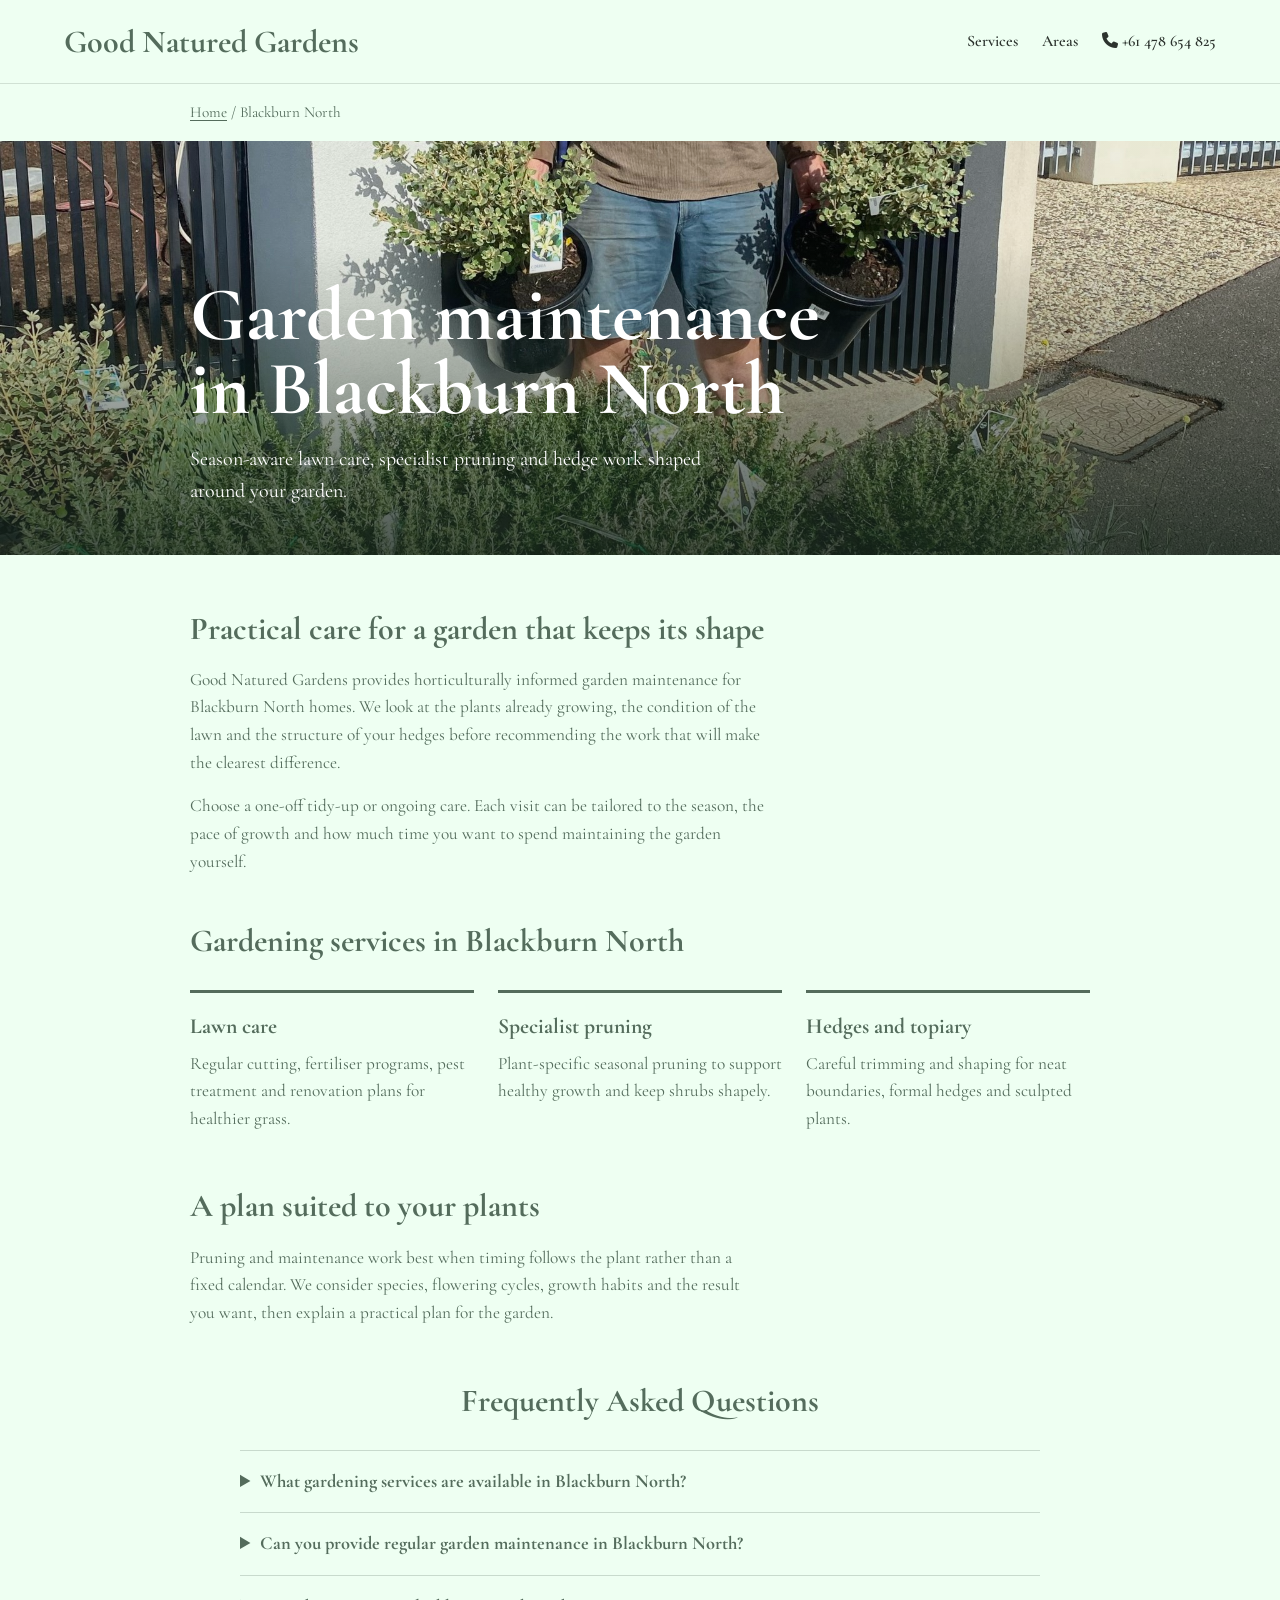
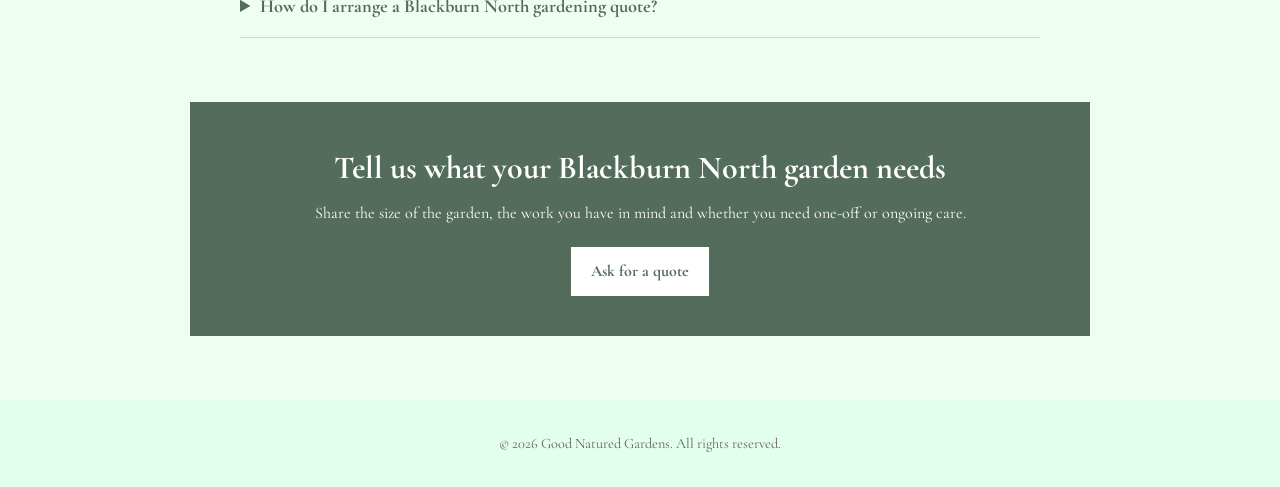
==== areas/blackburn-north/index.html @ 1f888436 "Add Melbourne suburb service pages" ====
<!DOCTYPE html>
<html lang="en">
<head>
  <meta charset="UTF-8">
  <meta name="viewport" content="width=device-width, initial-scale=1.0">
  <title>Gardener Blackburn North | Good Natured Gardens</title>
  <meta name="description" content="Garden maintenance in Blackburn North, including lawn care, seasonal plant pruning, hedge trimming and topiary. Request a tailored gardening quote.">
  <link rel="canonical" href="https://www.goodnaturedgardens.com.au/areas/blackburn-north/">
  <meta property="og:type" content="website">
  <meta property="og:title" content="Gardener Blackburn North | Good Natured Gardens">
  <meta property="og:description" content="Thoughtful lawn care, specialist pruning and hedge maintenance in Blackburn North.">
  <meta property="og:url" content="https://www.goodnaturedgardens.com.au/areas/blackburn-north/">
  <meta property="og:image" content="https://www.goodnaturedgardens.com.au/assets/main.jpeg">
  <link rel="apple-touch-icon" sizes="180x180" href="../../favicon_io/apple-touch-icon.png">
  <link rel="icon" type="image/png" sizes="32x32" href="../../favicon_io/favicon-32x32.png">
  <link rel="preconnect" href="https://fonts.gstatic.com" crossorigin>
  <link href="https://fonts.googleapis.com/css2?family=Cormorant+Garamond:wght@400;600;700&amp;family=Dancing+Script:wght@400;700&amp;display=swap" rel="stylesheet">
  <link rel="stylesheet" href="https://cdnjs.cloudflare.com/ajax/libs/font-awesome/6.4.0/css/all.min.css">
  <link rel="stylesheet" href="../../styles.css">
  <script type="application/ld+json">
  {
    "@context": "https://schema.org",
    "@graph": [
      {
        "@type": "WebPage",
        "@id": "https://www.goodnaturedgardens.com.au/areas/blackburn-north/#page",
        "url": "https://www.goodnaturedgardens.com.au/areas/blackburn-north/",
        "name": "Gardener Blackburn North",
        "description": "Garden maintenance in Blackburn North, including lawn care, seasonal plant pruning, hedge trimming and topiary."
      },
      {
        "@type": "Service",
        "name": "Garden maintenance in Blackburn North",
        "provider": { "@id": "https://www.goodnaturedgardens.com.au/#business" },
        "areaServed": { "@type": "Place", "name": "Blackburn North, Victoria" },
        "serviceType": ["Lawn care", "Specialist plant pruning", "Hedge trimming", "Topiary"]
      },
      {
        "@type": "FAQPage",
        "mainEntity": [
          {
            "@type": "Question",
            "name": "What gardening services are available in Blackburn North?",
            "acceptedAnswer": { "@type": "Answer", "text": "Good Natured Gardens provides lawn care, specialist plant pruning, hedge trimming and topiary in Blackburn North." }
          },
          {
            "@type": "Question",
            "name": "Can you provide regular garden maintenance in Blackburn North?",
            "acceptedAnswer": { "@type": "Answer", "text": "Yes. Garden care can be planned as ongoing maintenance or a one-off visit, depending on the work required and current availability." }
          },
          {
            "@type": "Question",
            "name": "How do I arrange a Blackburn North gardening quote?",
            "acceptedAnswer": { "@type": "Answer", "text": "Call 0478 654 825 or use the quote form on the Good Natured Gardens homepage and describe your garden and the work you need." }
          }
        ]
      }
    ]
  }
  </script>
</head>
<body class="area-page">
  <header class="main-header">
    <div class="container header-content">
      <div class="logo"><a class="site-name" href="../../">Good Natured Gardens</a></div>
      <nav class="main-nav" aria-label="Main navigation">
        <ul>
          <li><a href="../../#services">Services</a></li>
          <li><a href="../../#areas">Areas</a></li>
          <li><a href="tel:+61478654825"><i class="fas fa-phone" aria-hidden="true"></i> +61 478 654 825</a></li>
        </ul>
      </nav>
    </div>
  </header>
  <nav class="breadcrumb container" aria-label="Breadcrumb"><a href="../../">Home</a> / Blackburn North</nav>
  <main>
    <section class="area-hero blackburn-north-hero">
      <div class="container area-hero-content">
        <h1>Garden maintenance in Blackburn North</h1>
        <p>Season-aware lawn care, specialist pruning and hedge work shaped around your garden.</p>
      </div>
    </section>
    <div class="area-content container">
      <section aria-labelledby="blackburn-care-heading">
        <h2 id="blackburn-care-heading">Practical care for a garden that keeps its shape</h2>
        <p>Good Natured Gardens provides horticulturally informed garden maintenance for Blackburn North homes. We look at the plants already growing, the condition of the lawn and the structure of your hedges before recommending the work that will make the clearest difference.</p>
        <p>Choose a one-off tidy-up or ongoing care. Each visit can be tailored to the season, the pace of growth and how much time you want to spend maintaining the garden yourself.</p>
      </section>
      <section aria-labelledby="blackburn-services-heading">
        <h2 id="blackburn-services-heading">Gardening services in Blackburn North</h2>
        <div class="local-services">
          <article><h3>Lawn care</h3><p>Regular cutting, fertiliser programs, pest treatment and renovation plans for healthier grass.</p></article>
          <article><h3>Specialist pruning</h3><p>Plant-specific seasonal pruning to support healthy growth and keep shrubs shapely.</p></article>
          <article><h3>Hedges and topiary</h3><p>Careful trimming and shaping for neat boundaries, formal hedges and sculpted plants.</p></article>
        </div>
      </section>
      <section aria-labelledby="blackburn-approach-heading">
        <h2 id="blackburn-approach-heading">A plan suited to your plants</h2>
        <p>Pruning and maintenance work best when timing follows the plant rather than a fixed calendar. We consider species, flowering cycles, growth habits and the result you want, then explain a practical plan for the garden.</p>
      </section>
    </div>
    <section class="faq-section container" aria-labelledby="faq-heading">
      <h2 id="faq-heading">Frequently Asked Questions</h2>
      <div class="faq-list">
        <details><summary>What gardening services are available in Blackburn North?</summary><p>We provide lawn care, specialist plant pruning, hedge trimming and topiary in Blackburn North.</p></details>
        <details><summary>Can you provide regular garden maintenance in Blackburn North?</summary><p>Yes. Garden care can be planned as ongoing maintenance or a one-off visit, depending on the work required and current availability.</p></details>
        <details><summary>How do I arrange a Blackburn North gardening quote?</summary><p>Call <a href="tel:+61478654825">0478 654 825</a> or use the quote form on our <a href="../../#contactForm">homepage</a> and describe the work you need.</p></details>
      </div>
    </section>
    <section class="quote-band container">
      <h2>Tell us what your Blackburn North garden needs</h2>
      <p>Share the size of the garden, the work you have in mind and whether you need one-off or ongoing care.</p>
      <a class="button-link" href="../../#contactForm">Ask for a quote</a>
    </section>
  </main>
  <footer class="main-footer"><div class="container footer-content"><p>© 2026 Good Natured Gardens. All rights reserved.</p></div></footer>
</body>
</html>
---- styles.css ----
:root {
  --primary: #546c5c;
  --background: #eefff2;
  --background-light: #f9fffa;
  --white: #fff;
}

/* ---------------------------
   BASIC RESET & GLOBAL STYLES
---------------------------- */
* {
  margin: 0;
  padding: 0;
  box-sizing: border-box;
}

html, body {
  font-family: 'Cormorant Garamond', serif;
  background-color: var(--background); /* Light off-white background */
  color: var(--primary); /* Dark gray/brown for text */
  line-height: 1.6;
}

img {
  max-width: 100%;
  display: block;
}

/* Container utility */
.container {
  width: 90%;
  max-width: 1200px;
  margin: 0 auto;
}

/* ---------------------------
   HEADER / NAVIGATION
---------------------------- */
.main-header {
  background-color: var(--background);
  padding: 1rem 0;
}

.header-content {
  display: flex;
  justify-content: space-between;
  align-items: center;
}

.logo h1,
.logo .site-name {
  font-size: 2rem;
  font-weight: 700;
}

.logo a {
  color: inherit;
  text-decoration: none;
}

.main-nav ul {
  list-style: none;
  display: flex;
  gap: 1.5rem;
}

.main-nav a {
  text-decoration: none;
  color: #2C332E;
  font-weight: 600;
  transition: color 0.3s;
}

.main-nav a:hover {
  color: #8A8166; /* Slight hover color */
}

.main-nav a:focus-visible,
.logo a:focus-visible,
.area-links a:focus-visible,
.button-link:focus-visible,
.breadcrumb a:focus-visible {
  outline: 3px solid #8A8166;
  outline-offset: 4px;
}

.hero {
  position: relative;
  height: 60vh;
  background: url("assets/main.jpeg") top/cover no-repeat;
  display: flex;
  align-items: center;
  justify-content: center;
  margin-bottom: 2rem;
}

.hero-overlay {
  position: absolute;
  top: 0; left: 0;
  width: 100%; height: 100%;
  background-color: rgba(0, 0, 0, 0.3);
}

.hero-content {
  position: relative;
  text-align: center;
  color: var(--white);
}

.tagline {
  font-family: 'Dancing Script', cursive;
  font-size: 3rem;
  font-weight: 700;
}

/* ---------------------------
   STATS SECTION
---------------------------- */
.stats-section {
  margin: 2rem auto;
  text-align: center;
}

.stats-section h2 {
  font-size: 2rem;
  margin-bottom: 2rem;
}

.stats-grid {
  display: flex;
  justify-content: space-around;
  text-align: center;
}

.stat-item h3 {
  font-size: 2rem;
  margin-bottom: 0.25rem;
}

.stat-item p {
  font-size: 1rem;
  color: var(--primary);
}


/* ---------------------------
   CAROUSEL SECTION
   ------------------------- */

   .carousel-section {
    padding: 2rem 0;
  }
  
  .carousel {
    position: relative;
    overflow: hidden;
    max-width: 1200px; /* Or your desired maximum width */
    margin: 0 auto;
}

.carousel-container {
  position: relative;
  width: 100%;
  max-height: 800px;
  aspect-ratio: 3/2;
}
  
.carousel-track {
  display: flex;
  transition: transform 0.5s ease-in-out;
  height: 100%;
}
.carousel-slide {
  flex: 0 0 100%;
  height: 100%;
  display: flex;
  flex-direction: column;
}

.carousel-slide img {
  width: 100%;
  height: calc(100% - 3rem); /* Subtract space for the heading */
  object-fit: cover;
}

.carousel-slide h3 {
  margin-top: 0.5rem;
  font-family: 'Cormorant Garamond', serif;
  min-height: 2.5rem; /* Reserved space for the heading */
  text-align: center;
}
  .carousel-button {
    position: absolute;
    top: 50%;
    transform: translateY(-50%);
    background: rgba(255, 255, 255, 0.7);
    border: none;
    padding: 1rem;
    cursor: pointer;
    z-index: 10;
  }
  
  .carousel-button.prev {
    left: 1rem;
  }
  
  .carousel-button.next {
    right: 1rem;
  }
  
  .carousel-dots {
    display: flex;
    justify-content: center;
    gap: 0.5rem;
    margin-top: 1rem;
  }
  
  .dot {
    width: 10px;
    height: 10px;
    border-radius: 50%;
    background: #ccc;
    cursor: pointer;
  }
  
  .dot.active {
    background: #333;
  }
  

/* ---------------------------
   INTRO TEXT
---------------------------- */
.intro-text {
  margin: 2rem auto;
  font-size: 1.2rem;
  max-width: 700px;
  text-align: center;
}

/* ---------------------------
   SERVICES SECTION
---------------------------- */
.services-section {
  margin: 2rem auto;
  padding: 0 1rem;
}

.services-section h2 {
  text-align: center;
  font-size: 2rem;
  margin-bottom: 1rem;
}

.services-grid {
  display: flex;
  flex-wrap: wrap;
  justify-content: center;
  gap: 2rem;
  margin-top: 2rem;
}

.service-item {
  flex: 1 1 300px;
  max-width: 400px;
  background: var(--background-light);
  padding: 1.5rem;
  border-radius: 8px;
  box-shadow: 0 2px 4px rgba(0,0,0,0.1);
}

.service-item h4 {
  margin-top: 0;
  margin-bottom: 1rem;
  font-weight: 600;
  font-size: 1.25rem;
  text-align: center;
  color: var(--primary);
}

.service-item p {
  line-height: 1.6;
  color: #666;
}

@media (max-width: 768px) {
  .services-grid {
    gap: 1.5rem;
  }
  
  .service-item {
    padding: 1rem;
  }
}.contact-section {
  padding: 1rem 0;
  text-align: center;
}

.contact-section h2 {
  font-family: 'Cormorant Garamond', serif;
  font-size: 2rem;
  margin-bottom: 2rem;
}

.contact-form {
  max-width: 600px;
  margin: 0 auto;
}

.form-group {
  margin-bottom: 1.5rem;
}

.contact-form input,
.contact-form textarea {
  width: 100%;
  padding: 1rem;
  border: 1px solid rgba(84, 108, 92, 0.1);
  /*border: none;*/
  border-radius: 4px;
  font-family: inherit;
  font-size: 1rem;
}

.contact-form textarea {
  min-height: 150px;
  resize: vertical;
}

.submit-btn {
  background-color: var(--primary);
  color: white;
  padding: 1rem 2rem;
  border: none;
  border-radius: 4px;
  font-family: 'Cormorant Garamond', serif;
  font-size: 1.1rem;
  cursor: pointer;
  transition: background-color 0.3s ease;
}

.submit-btn:hover {
  background-color: #444;
}


/* ---------------------------
   TESTIMONIAL SECTION
---------------------------- */
.testimonial-section {
  margin: 3rem auto;
  display: flex;
  justify-content: center;
}

.testimonial-card {
  background-color: #fff;
  border: 1px solid var(--primary);
  padding: 2rem;
  max-width: 600px;
  text-align: center;
  border-radius: 4px;
}

.testimonial-img {
  border-radius: 50%;
  margin-bottom: 1rem;
}

.testimonial-card blockquote {
  font-style: italic;
  margin-bottom: 1rem;
}

.testimonial-author {
  font-weight: 600;
  margin-bottom: 0.5rem;
}

.testimonial-rating {
  color: #FFA500; /* Star color (orange/gold) */
}

/* ---------------------------
   FAQ SECTION
---------------------------- */
.location-section {
  max-width: 800px;
  margin: 4rem auto 3rem;
  padding: 2rem;
  background: var(--background-light);
  border-left: 4px solid var(--primary);
}

.location-section h2 {
  font-size: 2rem;
  margin-bottom: 1rem;
}

.location-section p {
  margin-bottom: 1rem;
  font-size: 1.1rem;
}

.service-areas-section {
  max-width: 800px;
  margin: 3rem auto 4rem;
}

.service-areas-section h2 {
  font-size: 2rem;
  text-align: center;
}

.service-areas-section > p {
  margin: 0.5rem auto 1.5rem;
  text-align: center;
}

.area-links {
  border-top: 1px solid rgba(84, 108, 92, 0.35);
}

.area-links a {
  display: grid;
  grid-template-columns: minmax(10rem, 0.8fr) 1.2fr;
  gap: 1.5rem;
  align-items: baseline;
  padding: 1rem 0;
  border-bottom: 1px solid rgba(84, 108, 92, 0.35);
  color: var(--primary);
  text-decoration: none;
}

.area-links span {
  font-size: 1.35rem;
  font-weight: 700;
}

.area-links small {
  color: #4f5a53;
  font-size: 1rem;
}

.area-links a:hover span {
  text-decoration: underline;
  text-underline-offset: 0.2em;
}

.text-link,
.faq-list a {
  color: var(--primary);
  font-weight: 700;
  text-underline-offset: 0.2em;
}

.faq-section {
  margin: 3rem auto;
  max-width: 800px;
}

.faq-section h2 {
  font-size: 2rem;
  margin-bottom: 1.5rem;
  text-align: center;
}

.faq-list {
  border-top: 1px solid rgba(84, 108, 92, 0.25);
}

.faq-list details {
  border-bottom: 1px solid rgba(84, 108, 92, 0.25);
  padding: 1rem 0;
}

.faq-list summary {
  font-size: 1.15rem;
  font-weight: 700;
  cursor: pointer;
}

.faq-list p {
  max-width: 70ch;
  margin: 0.75rem 1.25rem 0 0;
  color: #4f5a53;
}

.text-link:focus-visible,
.faq-list a:focus-visible,
.faq-list summary:focus-visible {
  outline: 3px solid #8A8166;
  outline-offset: 4px;
}

@media (max-width: 768px) {
  .header-content {
    align-items: flex-start;
    flex-direction: column;
    gap: 0.75rem;
  }

  .main-nav ul {
    flex-wrap: wrap;
    gap: 0.6rem 1rem;
  }

  .location-section {
    margin-top: 3rem;
    padding: 1.5rem;
  }

  .area-links a {
    grid-template-columns: 1fr;
    gap: 0.15rem;
  }
}

/* ---------------------------
   LOCAL SERVICE PAGES
---------------------------- */
.area-page .main-header {
  border-bottom: 1px solid rgba(84, 108, 92, 0.2);
}

.breadcrumb {
  max-width: 900px;
  margin: 1rem auto;
  font-size: 0.95rem;
}

.breadcrumb a {
  color: var(--primary);
  text-underline-offset: 0.2em;
}

.area-hero {
  position: relative;
  min-height: 46vh;
  display: flex;
  align-items: flex-end;
  background-position: center;
  background-size: cover;
  color: var(--white);
}

.blackburn-north-hero {
  background-image: url("assets/main.jpeg");
}

.hawthorn-hero {
  background-image: url("assets/mowing.JPG");
}

.eltham-hero {
  background-image: url("assets/hedging-2.JPG");
}

.donvale-hero {
  background-image: url("assets/main.jpeg");
}

.surrey-hills-hero {
  background-image: url("assets/secateurs-1.png");
}

.camberwell-hero {
  background-image: url("assets/mowing.JPG");
}

.area-hero::before {
  content: "";
  position: absolute;
  inset: 0;
  background: linear-gradient(to top, rgba(24, 38, 29, 0.78), rgba(24, 38, 29, 0.08) 75%);
}

.area-hero-content {
  position: relative;
  max-width: 900px;
  padding: 4rem 0 3rem;
}

.area-hero h1 {
  max-width: 18ch;
  font-size: clamp(2.5rem, 7vw, 4.75rem);
  line-height: 0.98;
}

.area-hero p {
  max-width: 52ch;
  margin-top: 1rem;
  font-size: 1.25rem;
}

.area-content {
  max-width: 900px;
  margin: 3rem auto;
}

.area-content h2 {
  margin: 2.5rem 0 0.75rem;
  font-size: 2rem;
}

.area-content h3 {
  margin-bottom: 0.35rem;
  font-size: 1.35rem;
}

.area-content p,
.area-content li {
  max-width: 72ch;
  font-size: 1.08rem;
}

.area-content p + p {
  margin-top: 1rem;
}

.local-services {
  display: grid;
  grid-template-columns: repeat(3, 1fr);
  gap: 1.5rem;
  margin: 1.5rem 0 3rem;
}

.local-services article {
  padding-top: 1rem;
  border-top: 3px solid var(--primary);
}

.local-proof {
  display: grid;
  grid-template-columns: 1.1fr 0.9fr;
  gap: 2rem;
  align-items: center;
  margin: 3rem 0;
  padding: 2rem;
  background: var(--background-light);
}

.local-proof img {
  width: 100%;
  min-height: 250px;
  object-fit: cover;
}

.quote-band {
  margin: 4rem auto;
  padding: 2.5rem;
  max-width: 900px;
  background: var(--primary);
  color: var(--white);
  text-align: center;
}

.quote-band h2 {
  font-size: 2rem;
}

.quote-band p {
  margin: 0.5rem auto 1.25rem;
}

.button-link {
  display: inline-block;
  padding: 0.75rem 1.25rem;
  background: var(--white);
  color: var(--primary);
  font-weight: 700;
  text-decoration: none;
}

.area-page .faq-section {
  margin-bottom: 4rem;
}

@media (max-width: 768px) {
  .area-hero {
    min-height: 56vh;
  }

  .area-hero-content {
    padding-bottom: 2rem;
  }

  .local-services,
  .local-proof {
    grid-template-columns: 1fr;
  }

  .local-proof,
  .quote-band {
    padding: 1.5rem;
  }
}

/* ---------------------------
   FOUNDER SECTION
---------------------------- */
.founder-section {
  margin: 3rem auto;
  text-align: center;
}

.founder-section h3 {
  font-size: 1.75rem;
  margin-bottom: 1rem;
}

/* ---------------------------
   FOOTER
---------------------------- */
.main-footer {
  background-color: #E2FEEF;
  padding: 2rem 0;
  margin-top: 3rem;
}

.footer-content {
  display: flex;
  flex-direction: column;
  align-items: center;
  gap: 0.5rem;
  font-size: 0.9rem;
  color: #686256;
}

.social-links a {
  color: #686256;
  margin: 0 0.5rem;
  text-decoration: none;
}

.social-links a:hover {
  color: #8A8166;
}


/* Form submission styles */
.hidden {
  display: none !important;
}

.spinner {
  display: inline-block;
  width: 20px;
  height: 20px;
  border: 3px solid rgba(255,255,255,0.3);
  border-radius: 50%;
  border-top-color: #fff;
  animation: spin 1s ease-in-out infinite;
  margin-left: 10px;
  vertical-align: middle;
}

@keyframes spin {
  to { transform: rotate(360deg); }
}

#thank-you-message {
  text-align: center;
  padding: 30px;
}

.submit-btn:disabled {
  opacity: 0.7;
  cursor: not-allowed;
}
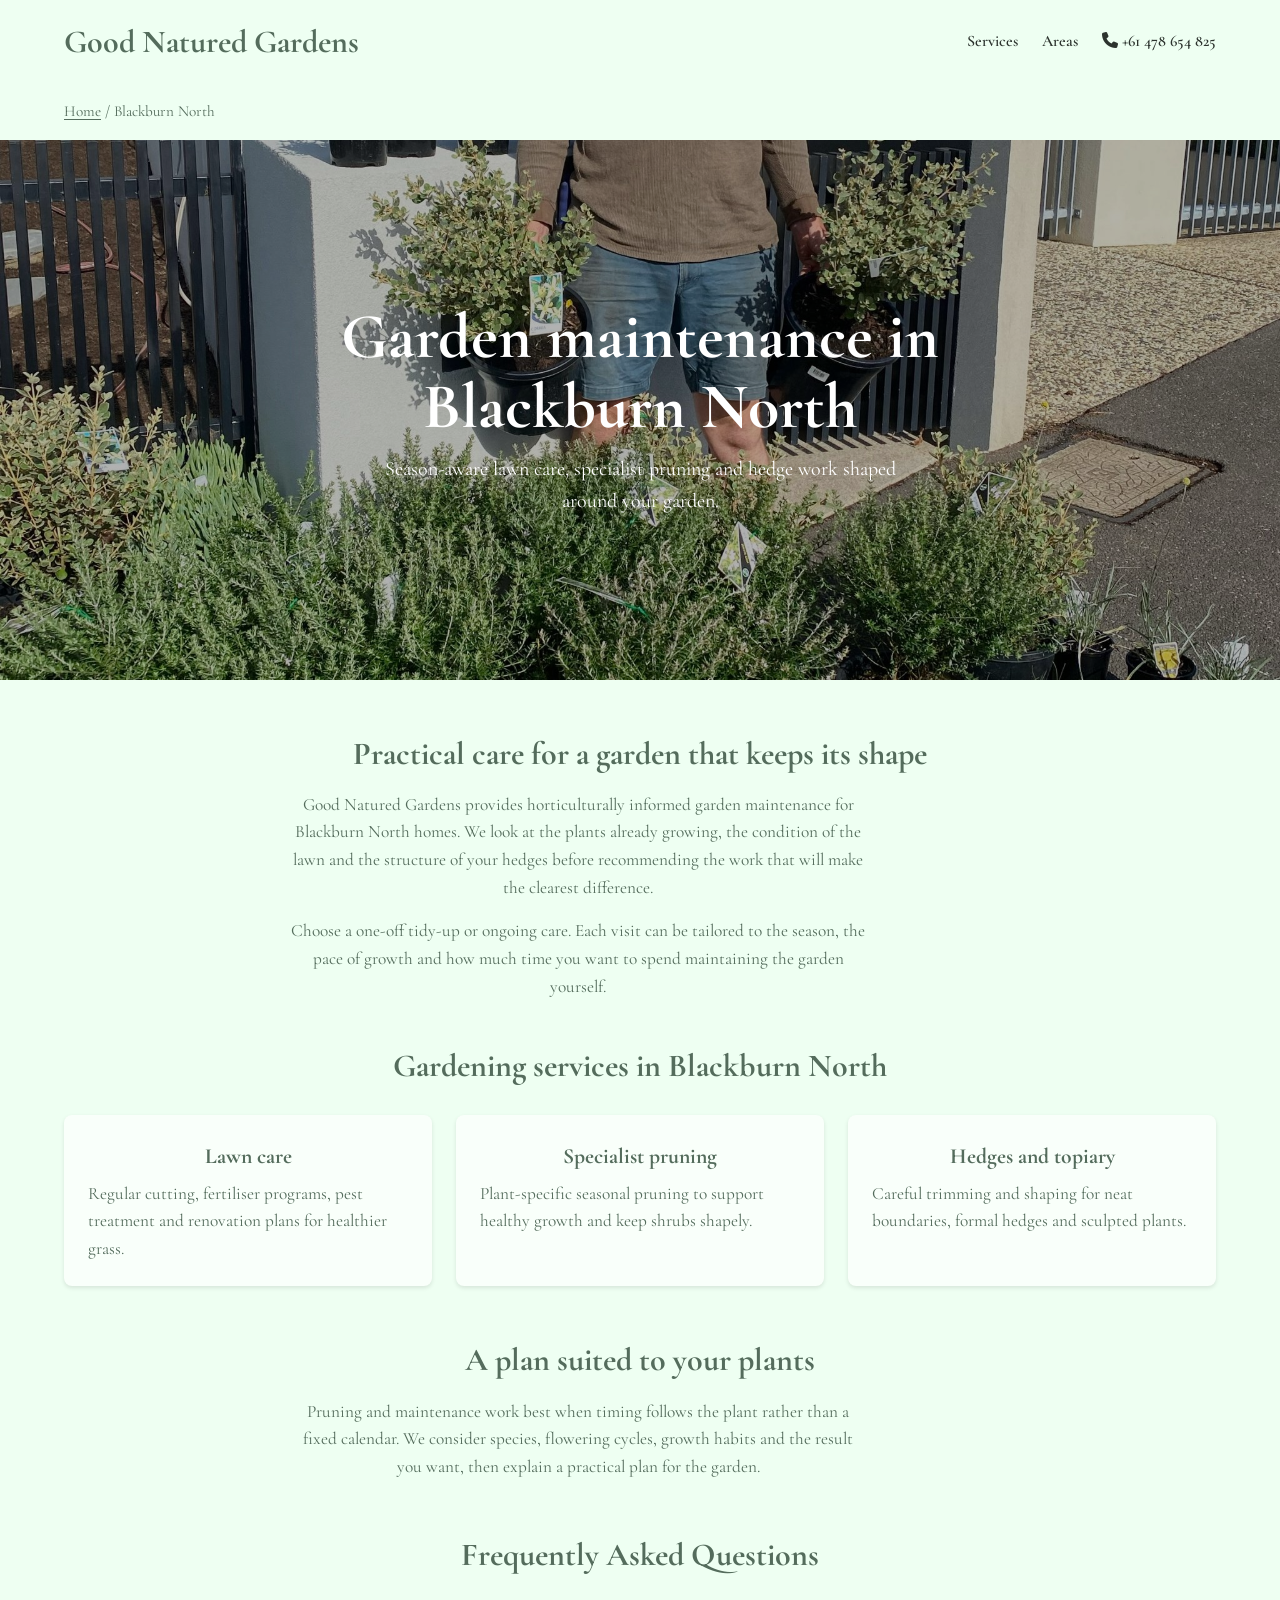
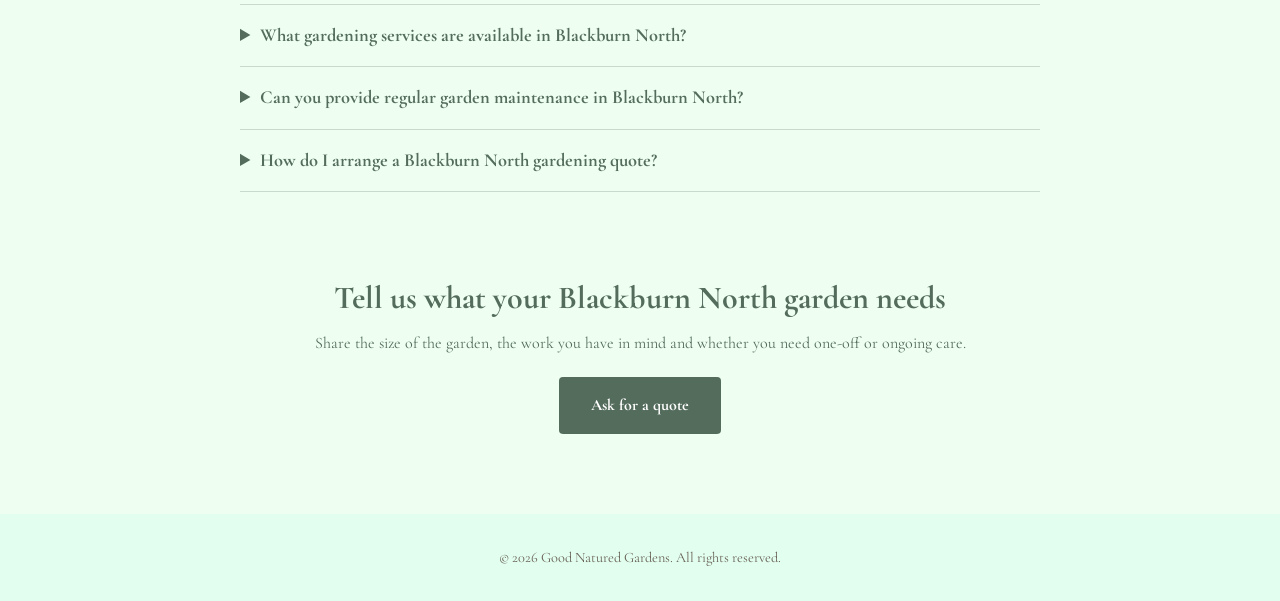
==== commit 784c165a: "Bust stale stylesheet cache" ====
--- a/areas/blackburn-north/index.html
+++ b/areas/blackburn-north/index.html
@@ -16,7 +16,7 @@
   <link rel="preconnect" href="https://fonts.gstatic.com" crossorigin>
   <link href="https://fonts.googleapis.com/css2?family=Cormorant+Garamond:wght@400;600;700&amp;family=Dancing+Script:wght@400;700&amp;display=swap" rel="stylesheet">
   <link rel="stylesheet" href="https://cdnjs.cloudflare.com/ajax/libs/font-awesome/6.4.0/css/all.min.css">
-  <link rel="stylesheet" href="../../styles.css">
+  <link rel="stylesheet" href="../../styles.css?v=20260911">
   <script type="application/ld+json">
   {
     "@context": "https://schema.org",
--- a/styles.css
+++ b/styles.css
@@ -520,11 +520,11 @@
    LOCAL SERVICE PAGES
 ---------------------------- */
 .area-page .main-header {
-  border-bottom: 1px solid rgba(84, 108, 92, 0.2);
+  border-bottom: none;
 }
 
 .breadcrumb {
-  max-width: 900px;
+  max-width: 1200px;
   margin: 1rem auto;
   font-size: 0.95rem;
 }
@@ -536,12 +536,14 @@
 
 .area-hero {
   position: relative;
-  min-height: 46vh;
-  display: flex;
-  align-items: flex-end;
+  height: 60vh;
+  display: flex;
+  align-items: center;
+  justify-content: center;
   background-position: center;
   background-size: cover;
   color: var(--white);
+  margin-bottom: 2rem;
 }
 
 .blackburn-north-hero {
@@ -565,37 +567,40 @@
 }
 
 .camberwell-hero {
-  background-image: url("assets/mowing.JPG");
+  background-image: url("assets/main.jpeg");
 }
 
 .area-hero::before {
   content: "";
   position: absolute;
   inset: 0;
-  background: linear-gradient(to top, rgba(24, 38, 29, 0.78), rgba(24, 38, 29, 0.08) 75%);
+  background: rgba(0, 0, 0, 0.3);
 }
 
 .area-hero-content {
   position: relative;
-  max-width: 900px;
-  padding: 4rem 0 3rem;
+  max-width: 1200px;
+  padding: 2rem 0;
+  text-align: center;
 }
 
 .area-hero h1 {
-  max-width: 18ch;
-  font-size: clamp(2.5rem, 7vw, 4.75rem);
-  line-height: 0.98;
+  max-width: 24ch;
+  margin: 0 auto;
+  font-size: clamp(2.5rem, 5vw, 4rem);
+  line-height: 1.08;
 }
 
 .area-hero p {
   max-width: 52ch;
-  margin-top: 1rem;
+  margin: 0.75rem auto 0;
   font-size: 1.25rem;
 }
 
 .area-content {
-  max-width: 900px;
+  max-width: 700px;
   margin: 3rem auto;
+  text-align: center;
 }
 
 .area-content h2 {
@@ -622,77 +627,107 @@
   display: grid;
   grid-template-columns: repeat(3, 1fr);
   gap: 1.5rem;
-  margin: 1.5rem 0 3rem;
+  width: min(90vw, 1200px);
+  margin: 1.5rem 50% 3rem;
+  transform: translateX(-50%);
 }
 
 .local-services article {
-  padding-top: 1rem;
-  border-top: 3px solid var(--primary);
+  padding: 1.5rem;
+  background: var(--background-light);
+  border-radius: 8px;
+  box-shadow: 0 2px 4px rgba(0, 0, 0, 0.1);
+  text-align: left;
+}
+
+.local-services h3 {
+  text-align: center;
 }
 
 .local-proof {
-  display: grid;
-  grid-template-columns: 1.1fr 0.9fr;
-  gap: 2rem;
-  align-items: center;
-  margin: 3rem 0;
+  display: flex;
+  flex-direction: column-reverse;
+  width: min(90vw, 900px);
+  margin: 3rem 50%;
+  transform: translateX(-50%);
+  overflow: hidden;
+  background: var(--white);
+  border: 1px solid var(--primary);
+  border-radius: 4px;
+}
+
+.local-proof > div {
   padding: 2rem;
-  background: var(--background-light);
 }
 
 .local-proof img {
   width: 100%;
-  min-height: 250px;
+  height: min(52vw, 440px);
   object-fit: cover;
 }
 
 .quote-band {
   margin: 4rem auto;
-  padding: 2.5rem;
-  max-width: 900px;
+  padding: 1rem 0;
+  max-width: 700px;
+  background: transparent;
+  color: var(--primary);
+  text-align: center;
+}
+
+.quote-band h2 {
+  font-size: 2rem;
+}
+
+.quote-band p {
+  margin: 0.5rem auto 1.25rem;
+}
+
+.button-link {
+  display: inline-block;
+  padding: 1rem 2rem;
   background: var(--primary);
   color: var(--white);
-  text-align: center;
-}
-
-.quote-band h2 {
-  font-size: 2rem;
-}
-
-.quote-band p {
-  margin: 0.5rem auto 1.25rem;
-}
-
-.button-link {
-  display: inline-block;
-  padding: 0.75rem 1.25rem;
-  background: var(--white);
-  color: var(--primary);
+  border-radius: 4px;
   font-weight: 700;
   text-decoration: none;
 }
 
+.button-link:hover {
+  background: #444;
+}
+
 .area-page .faq-section {
   margin-bottom: 4rem;
 }
 
 @media (max-width: 768px) {
   .area-hero {
-    min-height: 56vh;
+    height: 54vh;
   }
 
   .area-hero-content {
-    padding-bottom: 2rem;
-  }
-
-  .local-services,
-  .local-proof {
+    padding: 1.5rem 0;
+  }
+
+  .area-hero h1 {
+    font-size: clamp(2.35rem, 11vw, 3.25rem);
+  }
+
+  .local-services {
     grid-template-columns: 1fr;
   }
 
-  .local-proof,
+  .local-proof > div {
+    padding: 1.5rem;
+  }
+
+  .local-proof img {
+    height: 65vw;
+  }
+
   .quote-band {
-    padding: 1.5rem;
+    width: 90%;
   }
 }
 
